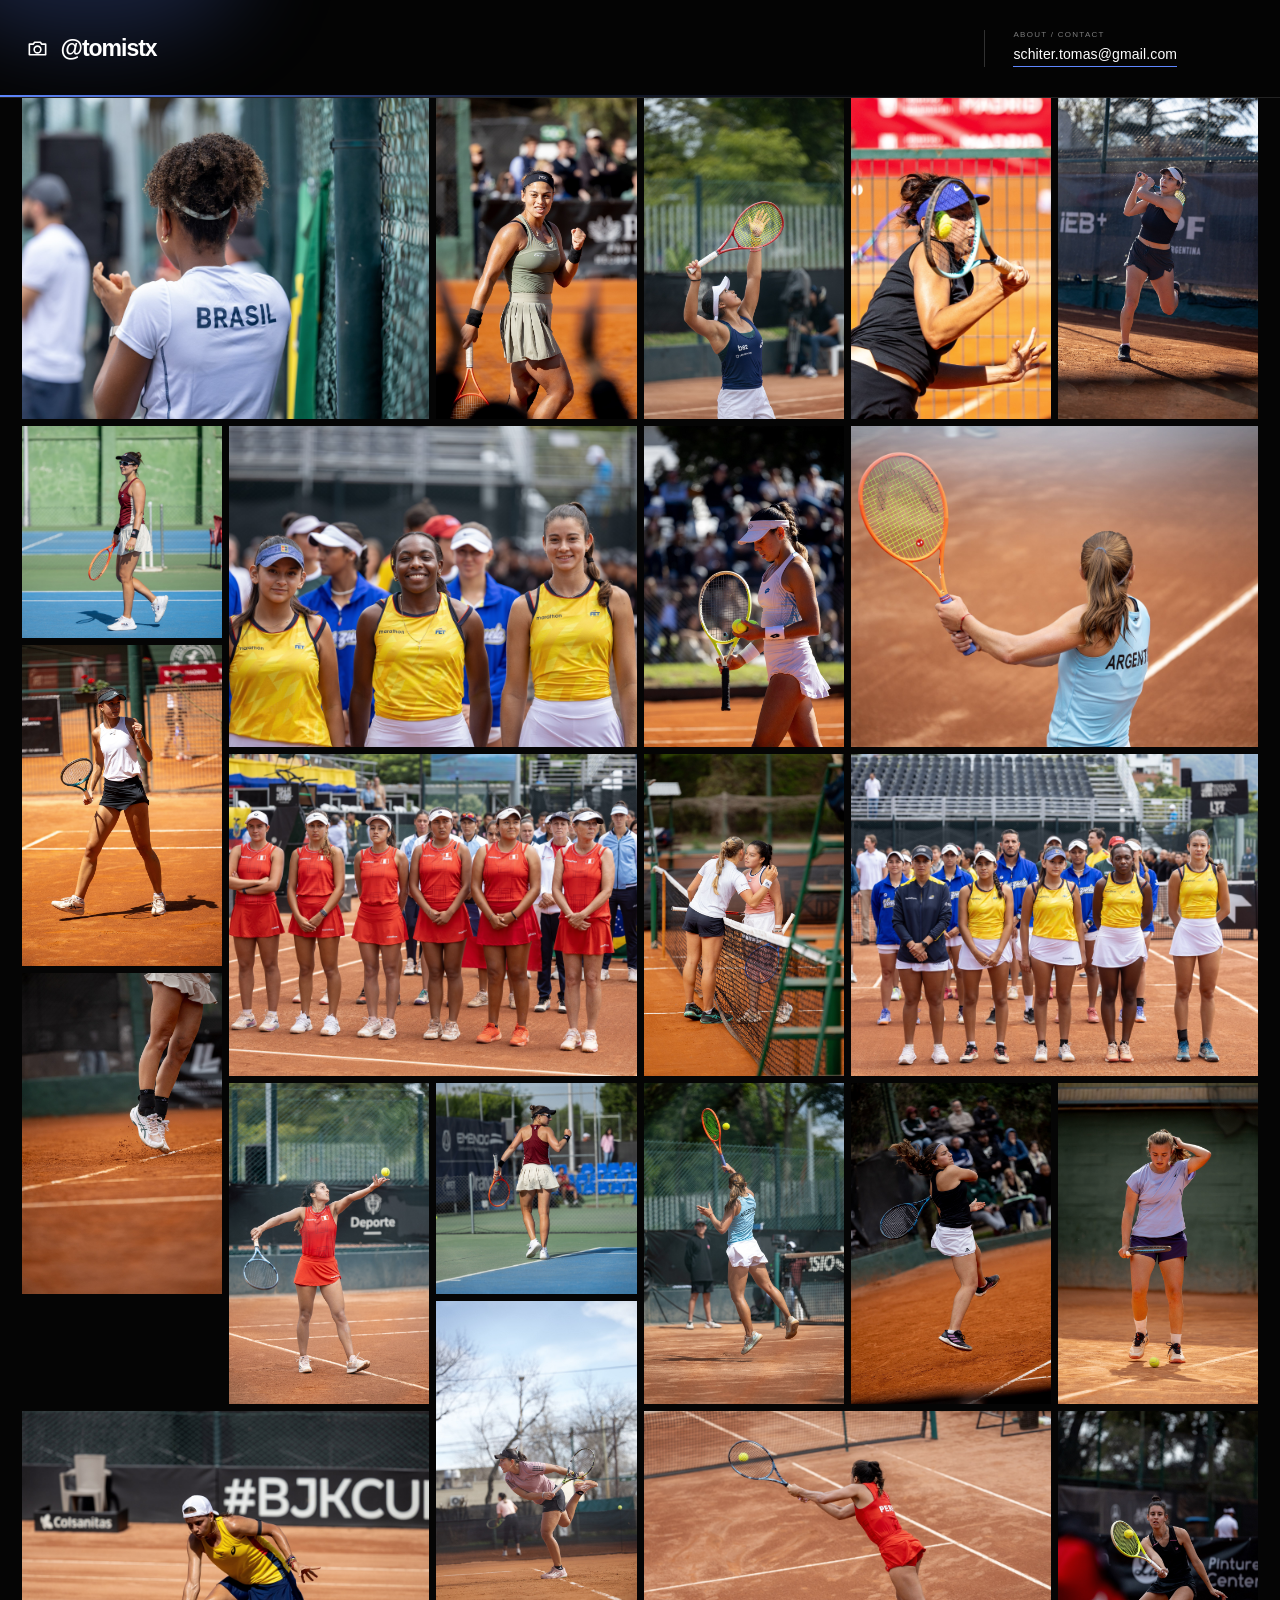
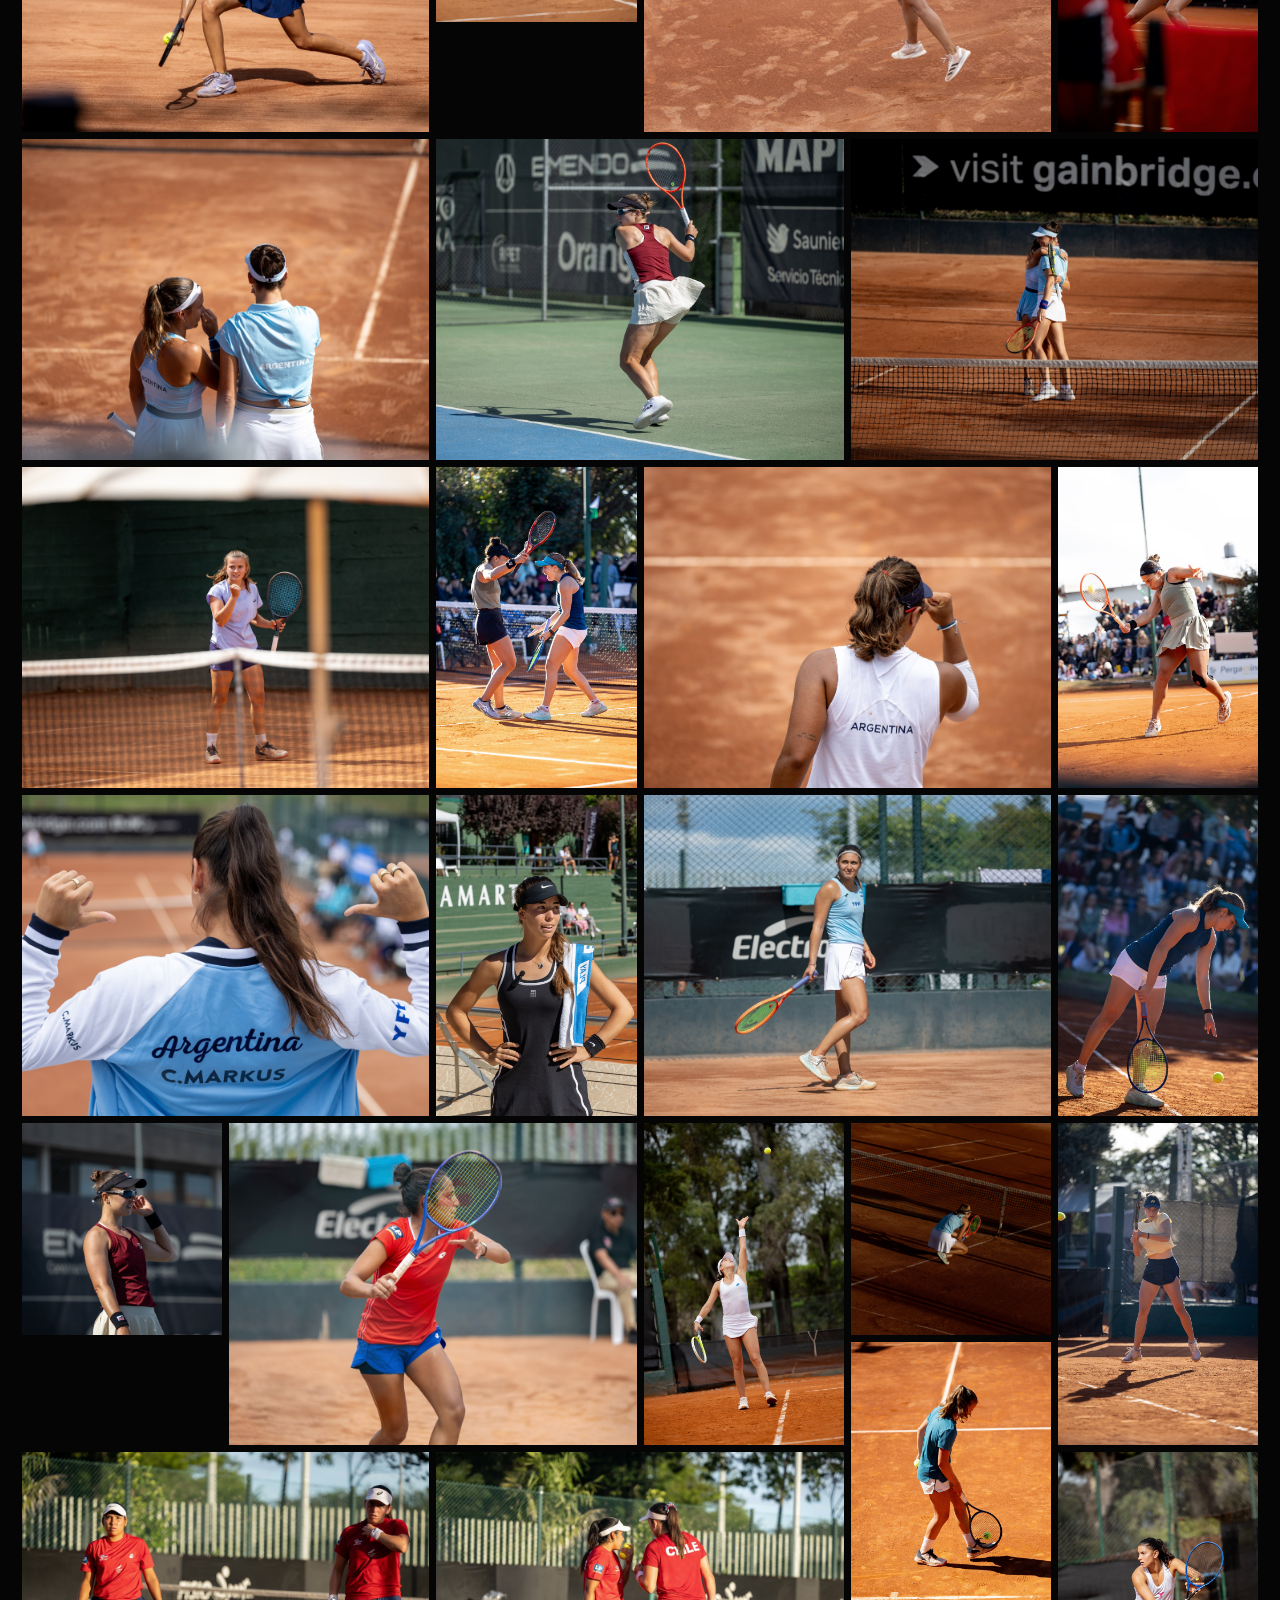
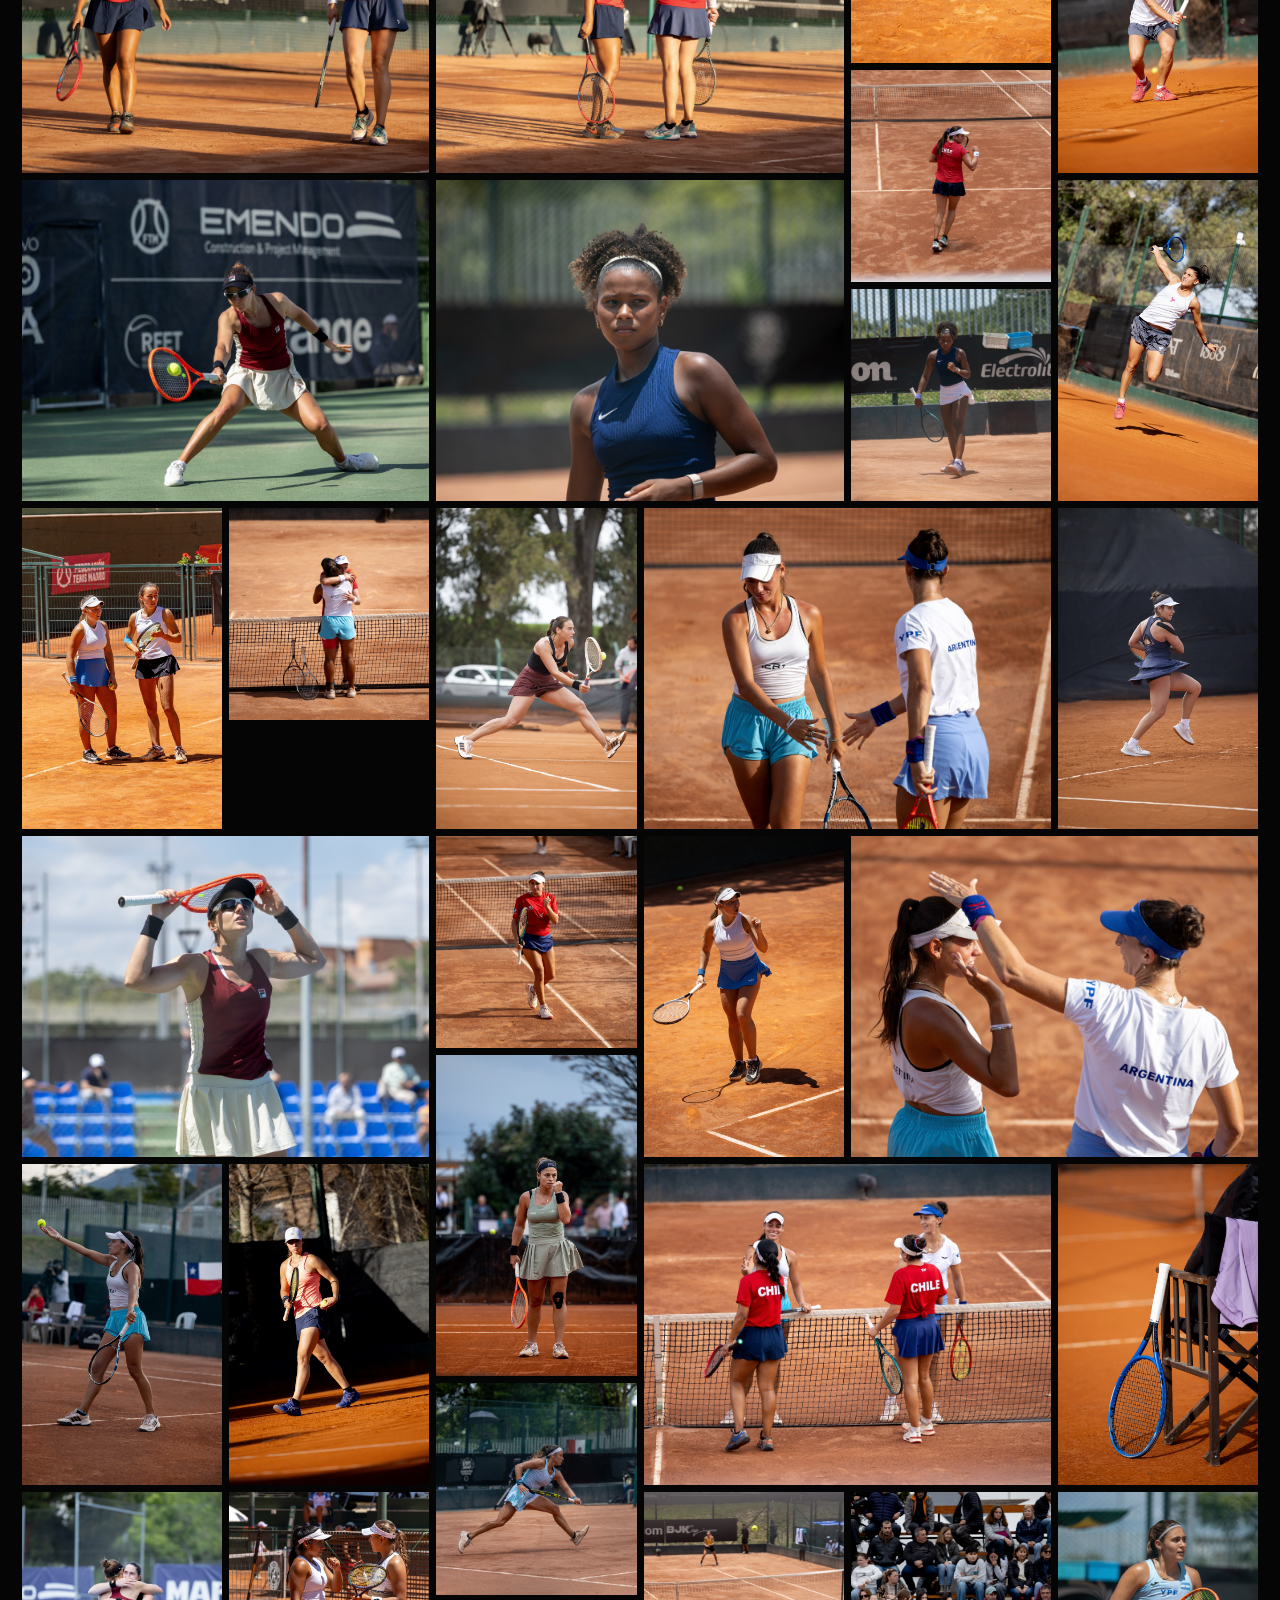
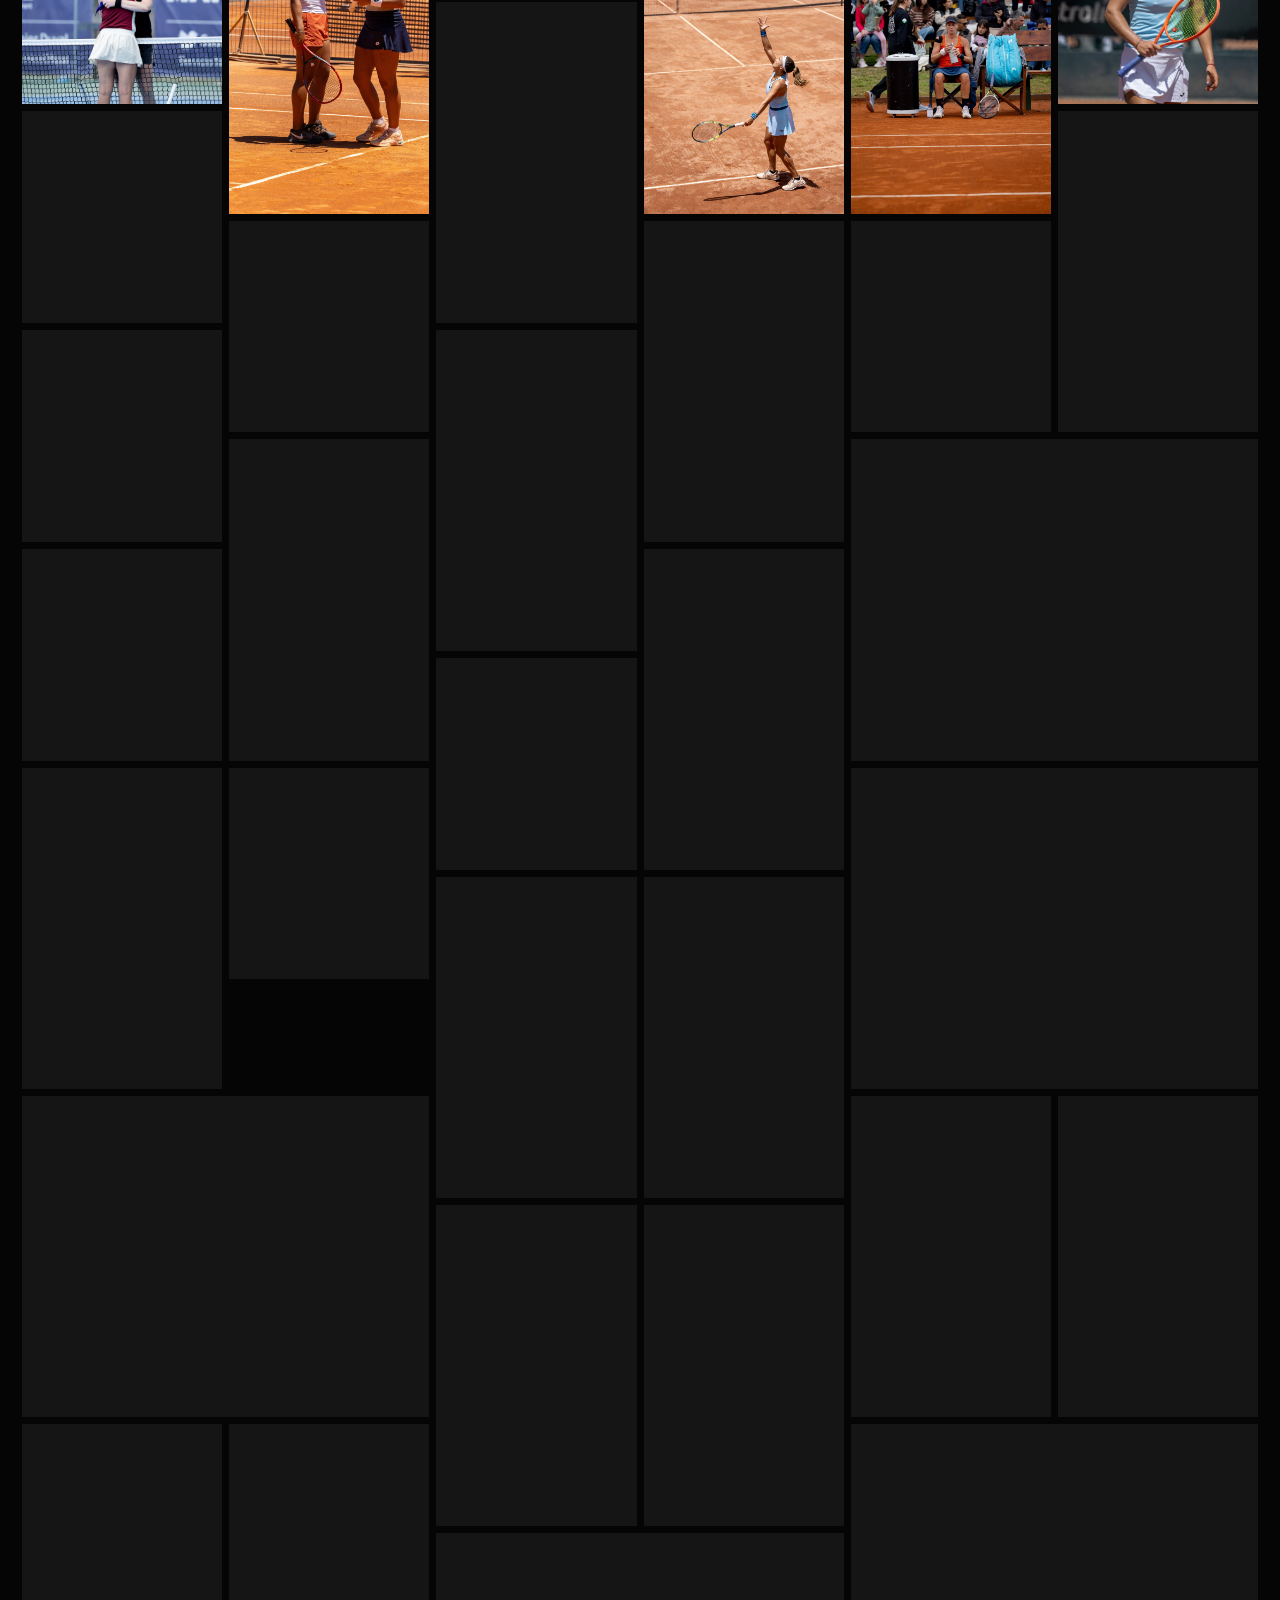
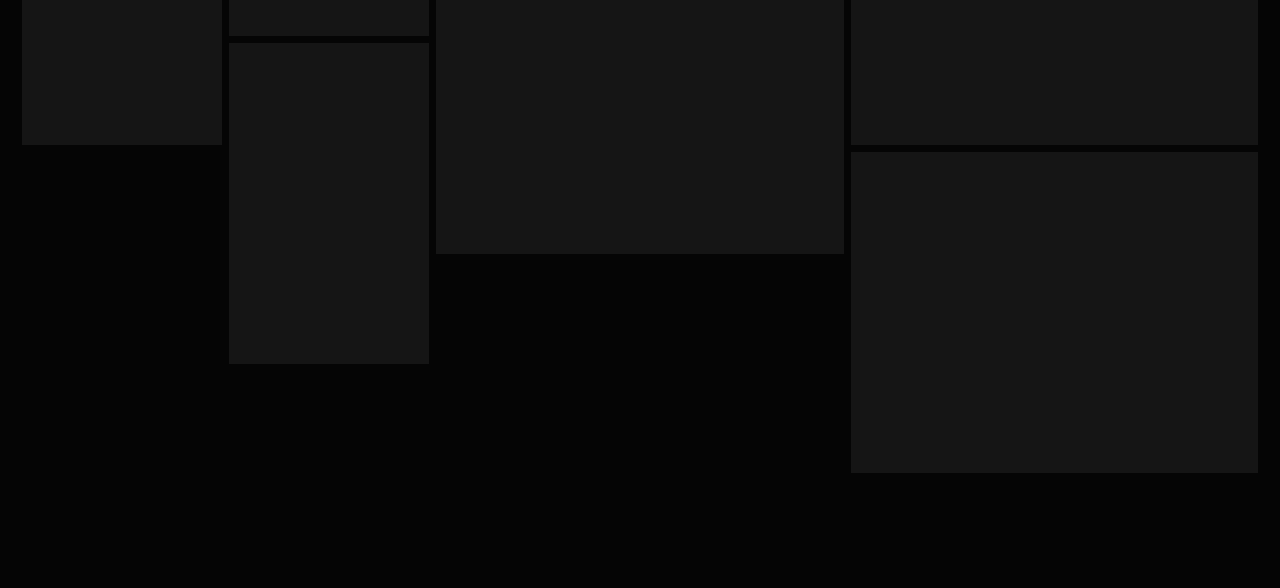
==== index.html @ 920c0267 "Publish tennis photography portfolio" ====
<!doctype html>
<html lang="en">
<head>
  <meta charset="utf-8">
  <meta name="viewport" content="width=device-width, initial-scale=1">
  <meta name="description" content="A focused tennis photography portfolio by @tomistx.">
  <title>@tomistx</title>
  <link rel="stylesheet" href="assets/css/editorial.css">
  <script src="assets/js/tennis-photos.js" defer></script>
  <script src="assets/js/site.js" defer></script>
</head>
<body id="top" data-design="sheet">
  <a class="skip-link" href="#portfolio">Skip to photographs</a>
  <header class="site-head">
    <div class="identity">
      <a class="identity-link" href="https://www.instagram.com/tomistx/" rel="noopener noreferrer">
        <svg class="camera-mark" viewBox="0 0 24 24" aria-hidden="true">
          <path d="M3.5 7.5h4l1.5-2h6l1.5 2h4v11h-17z"></path>
          <circle cx="12" cy="13" r="3.5"></circle>
        </svg>
        <strong>@tomistx</strong>
      </a>
    </div>
    <nav aria-label="Primary navigation">
      <span>About / Contact</span>
      <a href="mailto:schiter.tomas@gmail.com">schiter.tomas@gmail.com</a>
    </nav>
  </header>

  <main>
    <section class="portfolio" id="portfolio" aria-label="Portfolio">
      <div class="contact-grid" id="contact-grid"></div>
      <noscript><p>Please enable JavaScript to view the portfolio.</p></noscript>
    </section>

  </main>
</body>
</html>
---- assets/css/editorial.css ----
:root {
  --paper: #050505;
  --ink: #f7f8fb;
  --blue: #5f87ff;
  --blue-deep: #89a6ff;
  --line: rgba(255,255,255,.16);
}

* { box-sizing: border-box; }
html { scroll-behavior: smooth; }
body { margin: 0; overflow-x: hidden; color: var(--ink); background: var(--paper); font-family: Inter, "Helvetica Neue", Arial, sans-serif; -webkit-font-smoothing: antialiased; }
a { color: inherit; }
img { display: block; width: 100%; }
button { color: inherit; font: inherit; }
.skip-link { position: fixed; z-index: 100; top: 8px; left: 8px; padding: 10px 12px; color: white; background: var(--blue); transform: translateY(-150%); }
.skip-link:focus { transform: translateY(0); }
.site-head {
  height: 98px;
  padding: 0 2vw;
  display: flex;
  align-items: center;
  justify-content: space-between;
  position: sticky;
  z-index: 20;
  top: 0;
  overflow: hidden;
  background: rgba(5,5,5,.94);
  border-bottom: 1px solid rgba(255,255,255,.12);
  backdrop-filter: blur(18px);
}
.site-head::before { content: ""; width: 320px; height: 180px; position: absolute; top: -135px; left: -70px; border-radius: 50%; background: rgba(95,135,255,.22); filter: blur(45px); }
.site-head::after { content: ""; height: 2px; position: absolute; inset: auto 0 0; background: linear-gradient(90deg, var(--blue), rgba(95,135,255,.22) 38%, transparent 72%); }
.site-head > * { position: relative; z-index: 1; }
.identity { display: flex; align-items: center; }
.identity-link { display: flex; align-items: center; gap: 12px; color: white; text-decoration: none; transition: opacity .2s ease; }
.identity-link:hover { opacity: .72; }
.camera-mark { width: 23px; height: 23px; flex: 0 0 auto; fill: none; stroke: currentColor; stroke-width: 1.7; stroke-linecap: round; stroke-linejoin: round; }
.identity strong { font-size: 23px; font-weight: 600; letter-spacing: -.045em; text-transform: none; }
.site-head nav { min-width: 270px; padding-left: 28px; display: flex; align-items: flex-start; flex-direction: column; gap: 7px; border-left: 1px solid rgba(255,255,255,.18); }
.site-head nav a, .site-head nav span { text-decoration: none; }
.site-head nav span { color: rgba(255,255,255,.48); font-size: 8px; letter-spacing: .16em; text-transform: uppercase; }
.site-head nav a { padding-bottom: 4px; color: white; border-bottom: 1px solid var(--blue); font-size: 14px; font-weight: 500; letter-spacing: .01em; text-transform: none; transition: color .2s ease, border-color .2s ease; }
.site-head nav a:hover { color: var(--blue-deep); border-color: var(--blue-deep); }

.portfolio { padding: 0 1.7vw 9vw; }
.contact-grid { display: grid; grid-template-columns: repeat(6, minmax(0, 1fr)); grid-auto-rows: 8vw; grid-auto-flow: dense; gap: 7px; }
.photo-card { min-width: 0; min-height: 0; position: relative; overflow: hidden; background: #151515; transition: opacity .25s ease; }
.photo-card.portrait { grid-row: span 3; }
.photo-card.landscape { grid-column: span 2; grid-row: span 3; }
.photo-card.square { grid-row: span 2; }
.photo-card button { width: 100%; height: 100%; padding: 0; position: relative; overflow: hidden; border: 0; background: none; cursor: zoom-in; }
.photo-card img { width: 100%; height: 100%; object-fit: cover; filter: saturate(.94); transition: transform .55s cubic-bezier(.2,.7,.2,1), filter .3s ease; }
.photo-card button:hover img { transform: scale(1.025); filter: saturate(1); }

.viewer { width: 100%; height: 100%; max-width: none; max-height: none; margin: 0; padding: 0; border: 0; color: white; background: #0a0b09; }
.viewer::backdrop { background: #0a0b09; }
.viewer-inner { height: 100%; padding: 58px 6vw 24px; }
.viewer img { width: 100%; height: 100%; object-fit: contain; }
.viewer-close, .viewer-prev, .viewer-next { position: fixed; z-index: 2; border: 0; color: white; background: none; cursor: pointer; }
.viewer-close { top: 18px; right: 22px; font-size: 30px; }
.viewer-prev, .viewer-next { top: 50%; padding: 30px 18px; font-size: 28px; transform: translateY(-50%); }
.viewer-prev { left: 0; }.viewer-next { right: 0; }

@media (max-width: 900px) {
  .site-head { height: auto; min-height: 132px; padding: 16px 18px 18px; display: grid; grid-template-columns: 1fr; align-content: center; gap: 16px; }
  .site-head nav { width: 100%; min-width: 0; padding: 12px 0 0; display: grid; grid-template-columns: auto 1fr; align-items: end; gap: 20px; border-top: 1px solid rgba(255,255,255,.14); border-left: 0; }
  .site-head nav a { justify-self: end; }
  .portfolio { padding: 0 12px 90px; }
  .contact-grid { grid-template-columns: repeat(4, minmax(0, 1fr)); grid-auto-rows: 12vw; }
}

@media (max-width: 560px) {
  .site-head { min-height: 132px; padding: 15px 14px 18px; }
  .identity strong { font-size: 18px; }
  .site-head nav { display: grid; grid-template-columns: auto 1fr; align-items: center; }
  .site-head nav a { width: fit-content; margin: 0; justify-self: end; font-size: 11px; }
  .site-head nav span { font-size: 7px; }
  .contact-grid { grid-template-columns: repeat(3, minmax(0, 1fr)); grid-auto-rows: 16vw; }
  .viewer-inner { padding: 50px 12px 20px; }
}

@media (prefers-reduced-motion: reduce) { * { scroll-behavior: auto !important; transition: none !important; } }
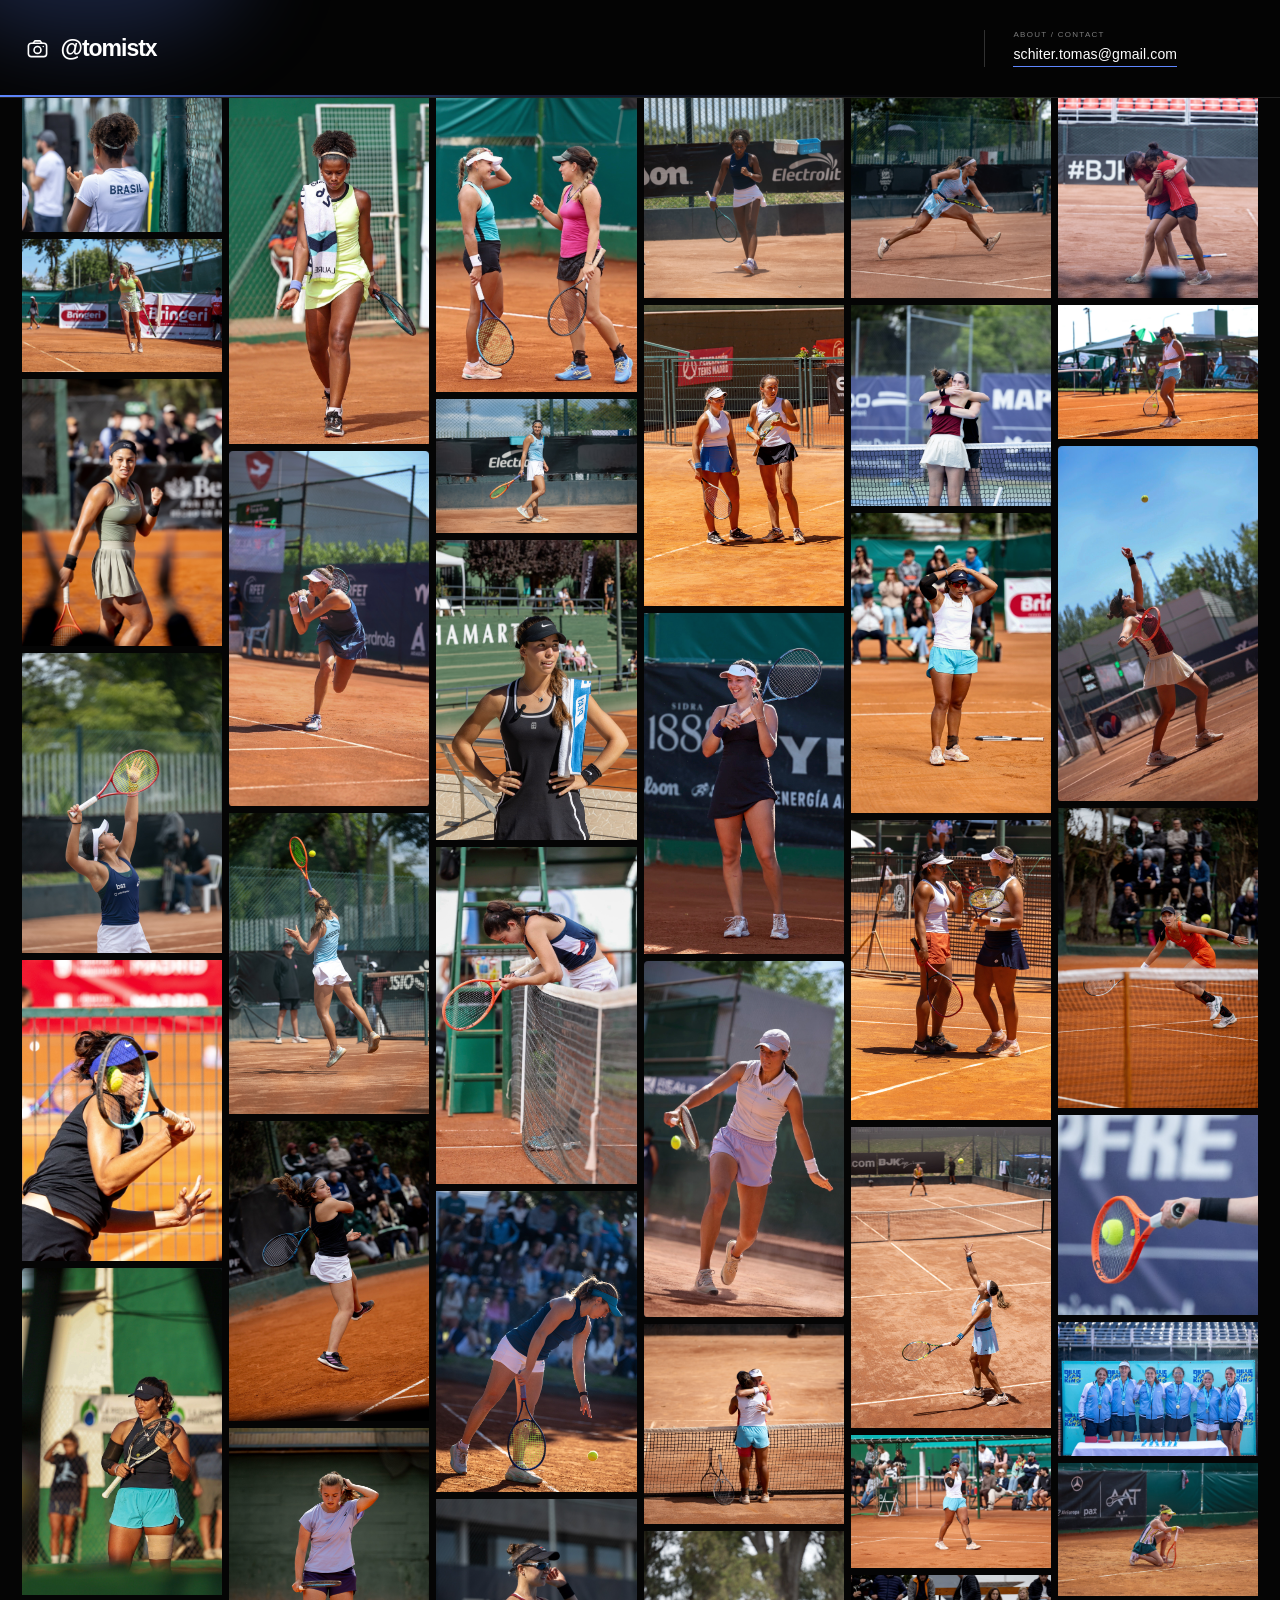
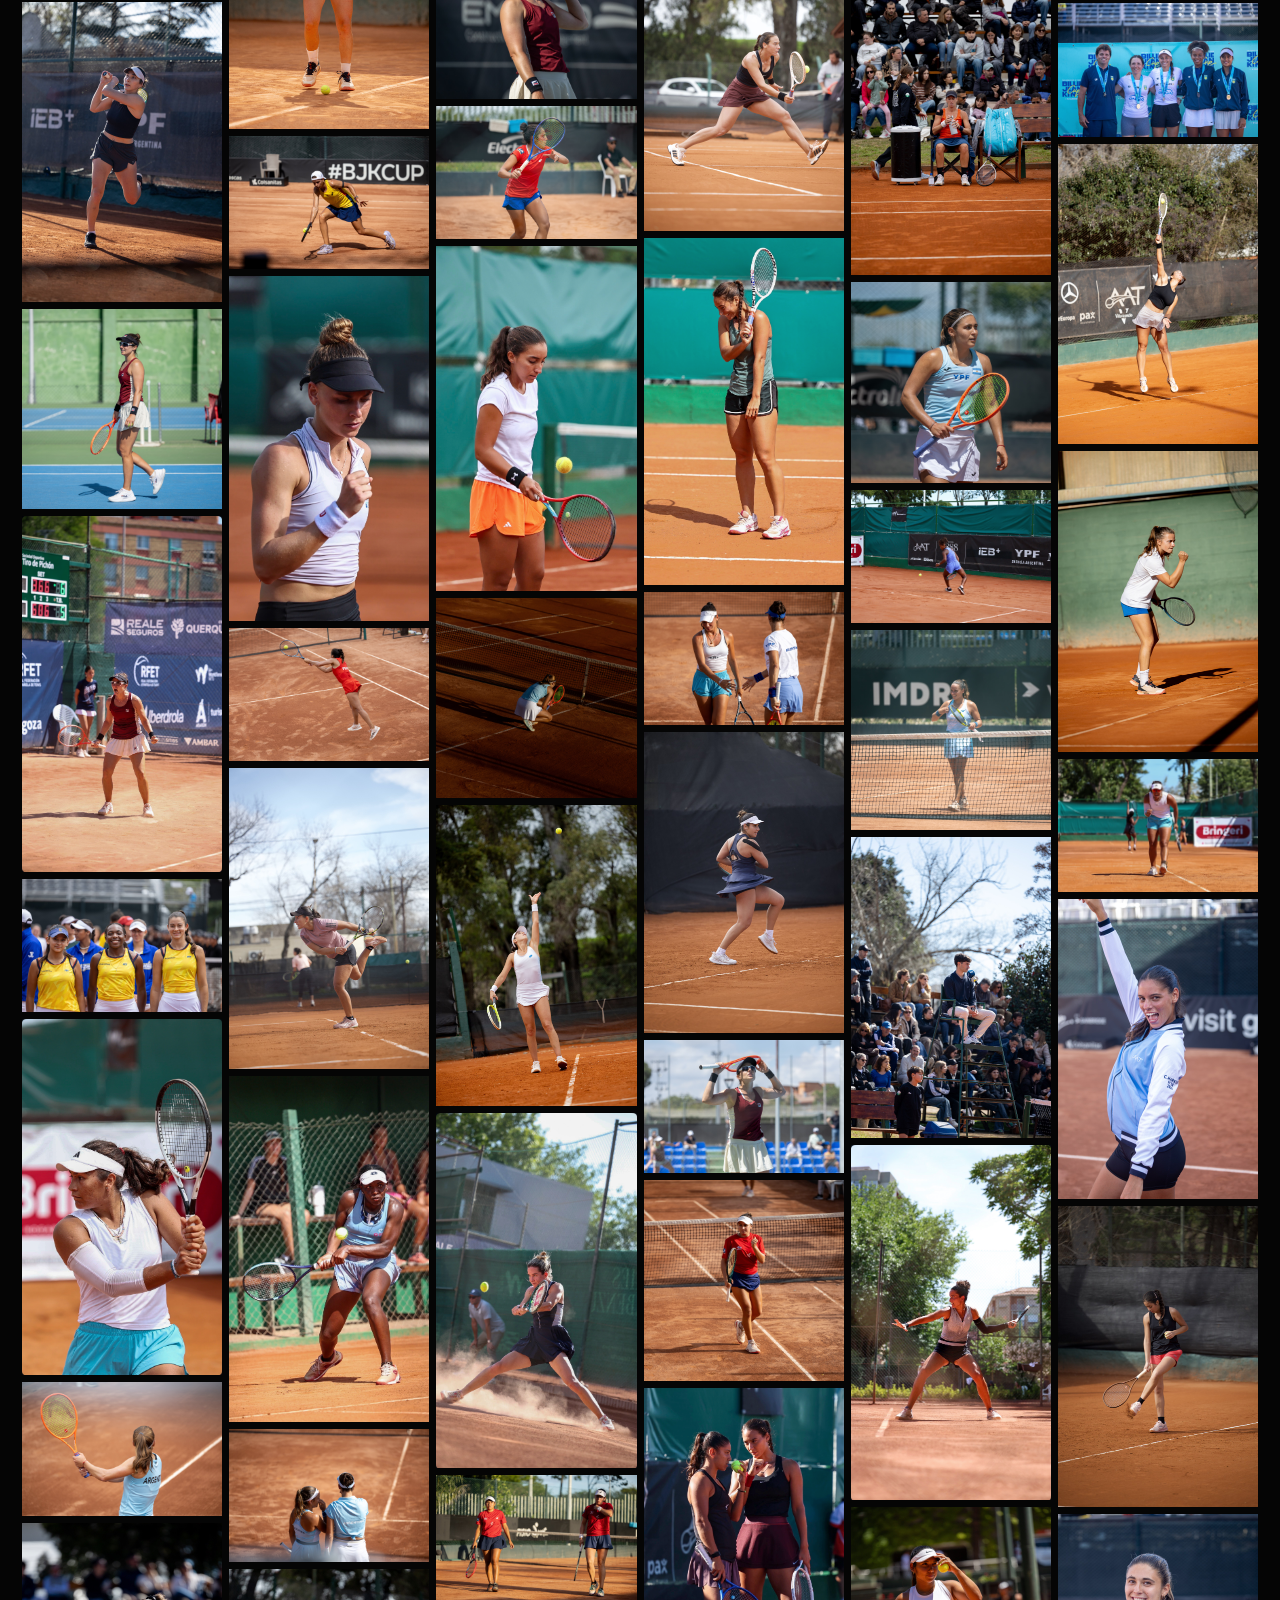
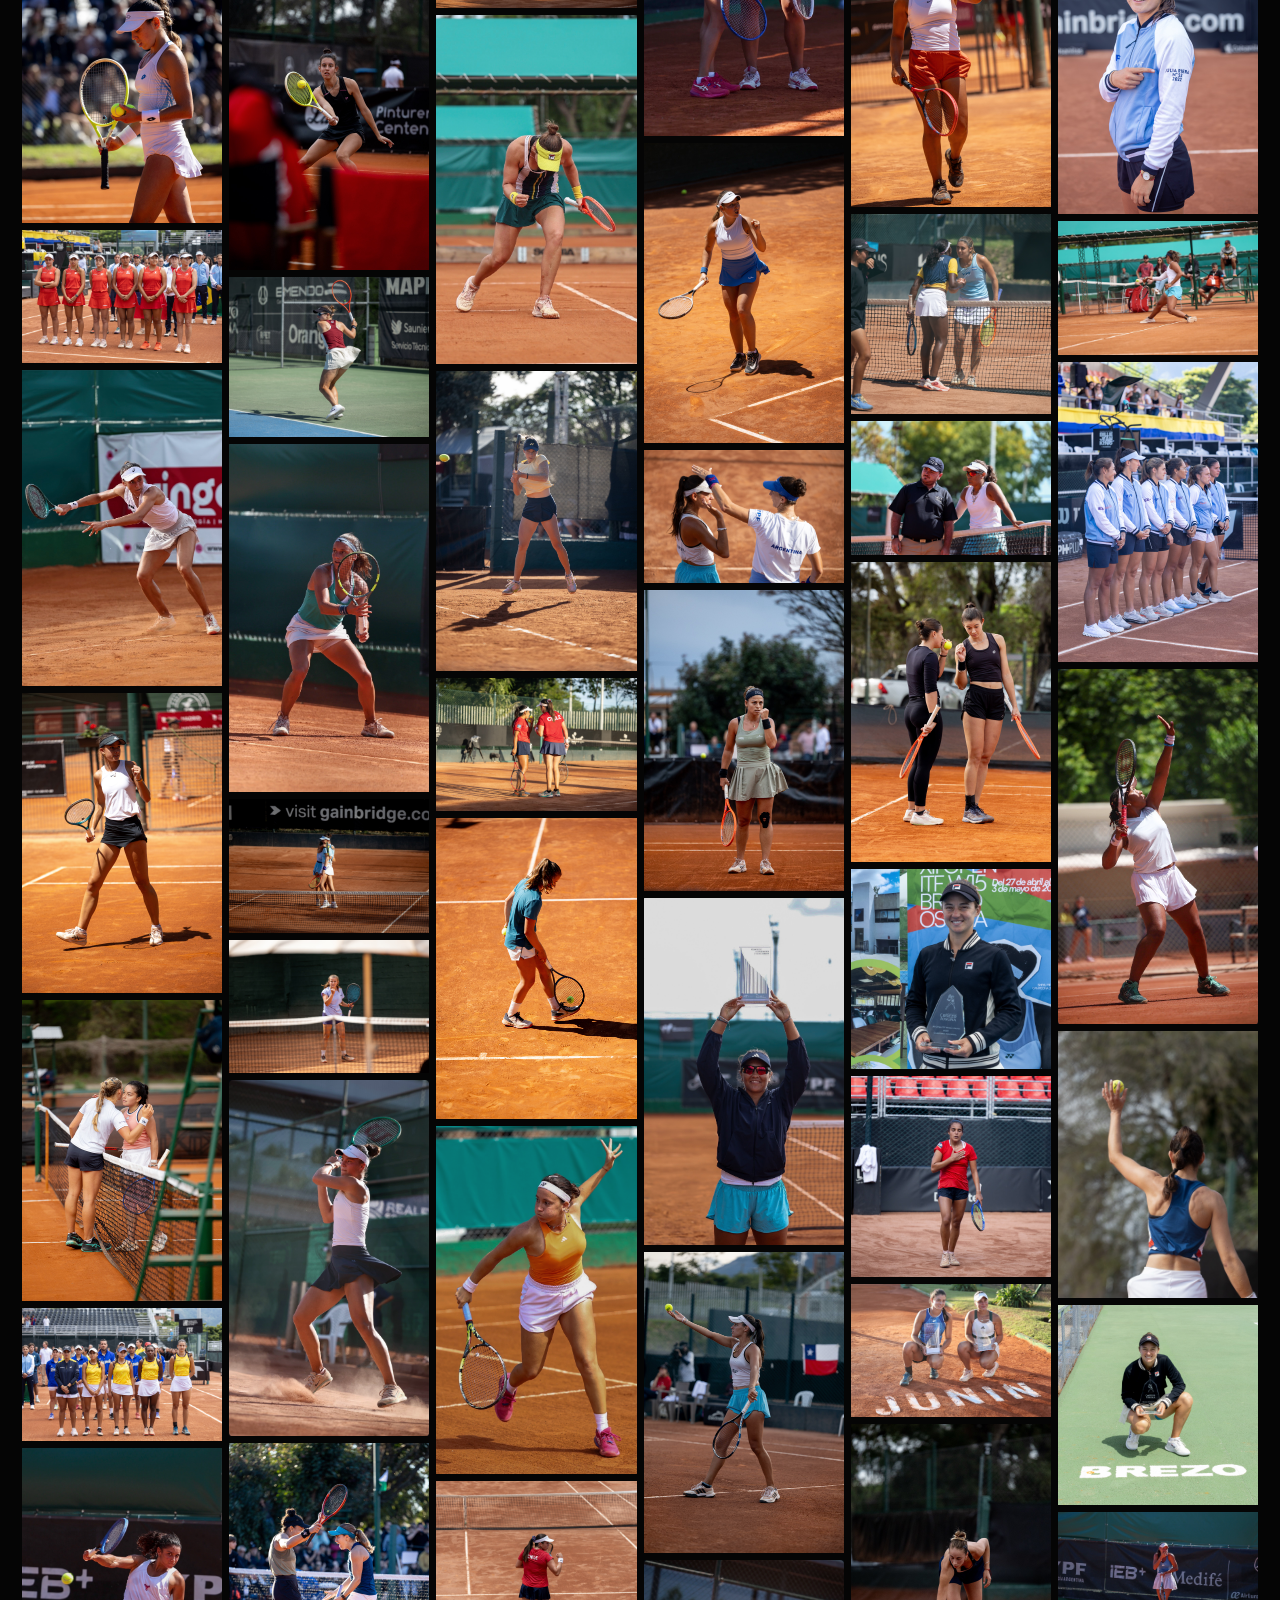
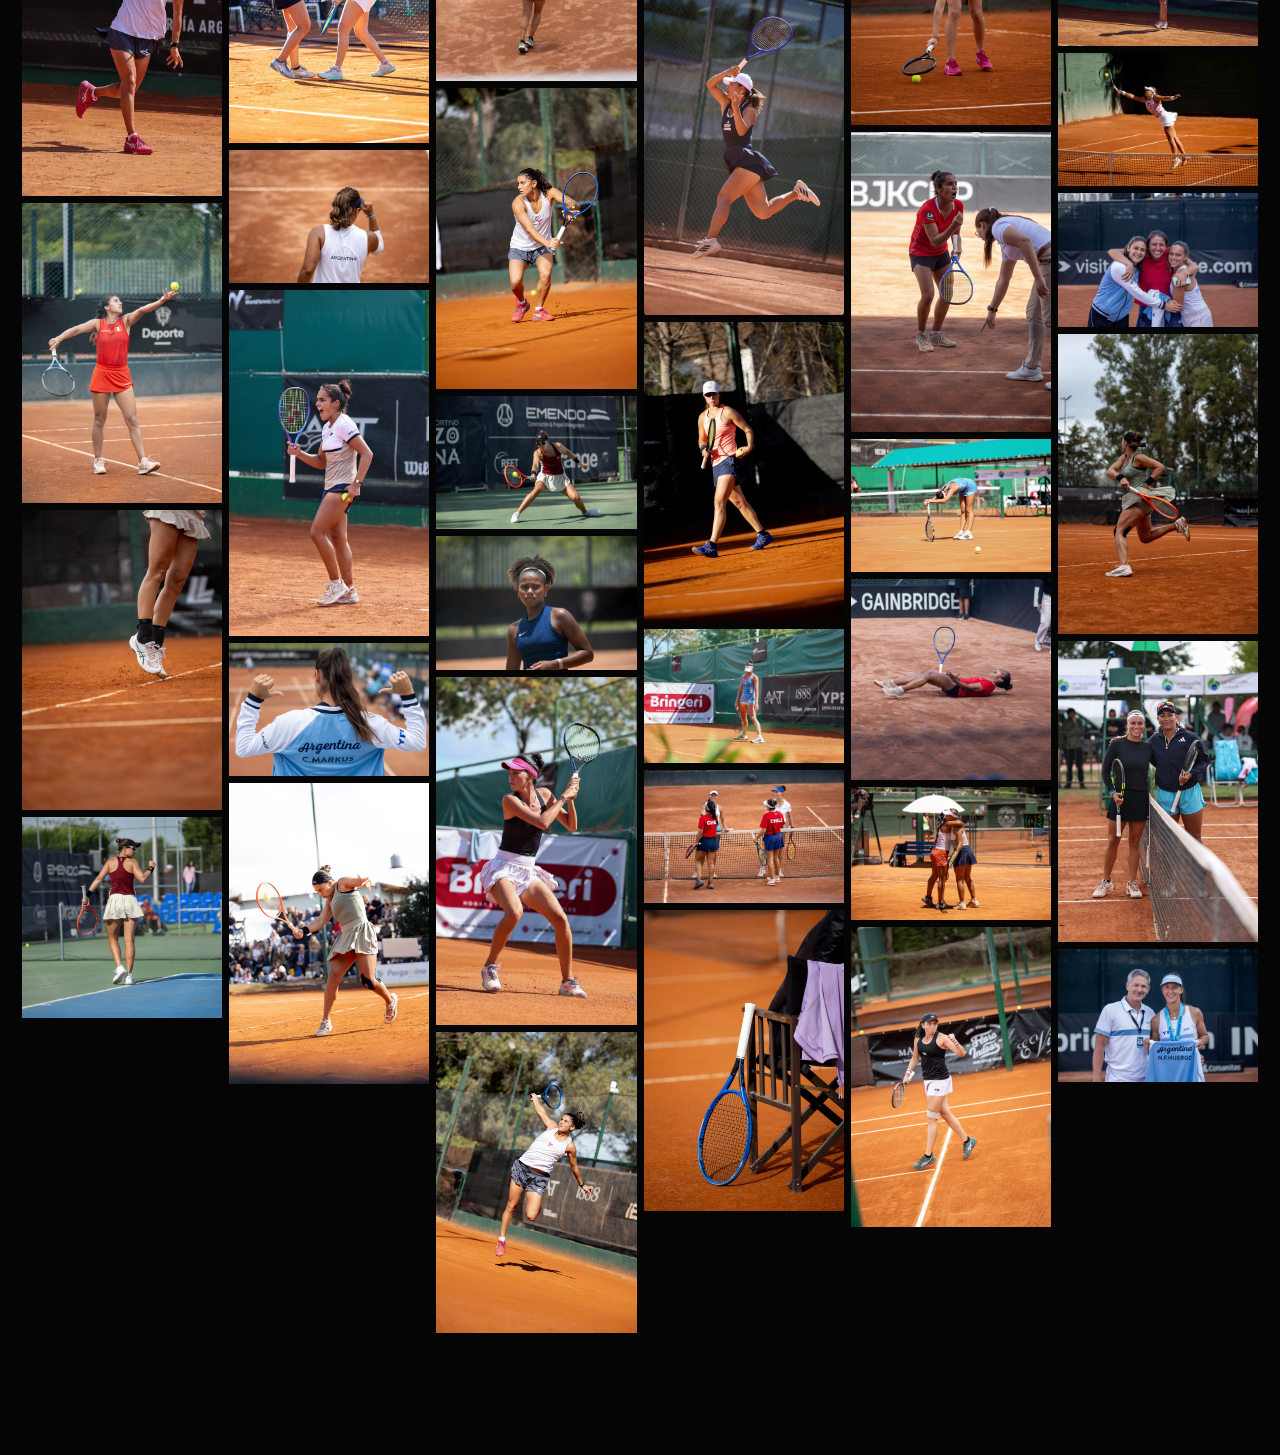
==== commit 5ed3f0bf: "more photos" ====
--- a/index.html
+++ b/index.html
@@ -5,6 +5,7 @@
   <meta name="viewport" content="width=device-width, initial-scale=1">
   <meta name="description" content="A focused tennis photography portfolio by @tomistx.">
   <title>@tomistx</title>
+  <link rel="icon" href="assets/favicon.svg" type="image/svg+xml">
   <link rel="stylesheet" href="assets/css/editorial.css">
   <script src="assets/js/tennis-photos.js" defer></script>
   <script src="assets/js/site.js" defer></script>
@@ -15,8 +16,10 @@
     <div class="identity">
       <a class="identity-link" href="https://www.instagram.com/tomistx/" rel="noopener noreferrer">
         <svg class="camera-mark" viewBox="0 0 24 24" aria-hidden="true">
-          <path d="M3.5 7.5h4l1.5-2h6l1.5 2h4v11h-17z"></path>
-          <circle cx="12" cy="13" r="3.5"></circle>
+          <rect x="2.5" y="6.5" width="19" height="14" rx="3"></rect>
+          <path d="M7.5 6.5 9.2 4h5.6l1.7 2.5"></path>
+          <circle cx="12" cy="13.5" r="3.6"></circle>
+          <circle class="camera-mark-light" cx="18" cy="10" r=".8"></circle>
         </svg>
         <strong>@tomistx</strong>
       </a>
--- a/assets/css/editorial.css
+++ b/assets/css/editorial.css
@@ -35,6 +35,7 @@
 .identity-link { display: flex; align-items: center; gap: 12px; color: white; text-decoration: none; transition: opacity .2s ease; }
 .identity-link:hover { opacity: .72; }
 .camera-mark { width: 23px; height: 23px; flex: 0 0 auto; fill: none; stroke: currentColor; stroke-width: 1.7; stroke-linecap: round; stroke-linejoin: round; }
+.camera-mark-light { fill: currentColor; stroke: none; }
 .identity strong { font-size: 23px; font-weight: 600; letter-spacing: -.045em; text-transform: none; }
 .site-head nav { min-width: 270px; padding-left: 28px; display: flex; align-items: flex-start; flex-direction: column; gap: 7px; border-left: 1px solid rgba(255,255,255,.18); }
 .site-head nav a, .site-head nav span { text-decoration: none; }
@@ -43,13 +44,10 @@
 .site-head nav a:hover { color: var(--blue-deep); border-color: var(--blue-deep); }
 
 .portfolio { padding: 0 1.7vw 9vw; }
-.contact-grid { display: grid; grid-template-columns: repeat(6, minmax(0, 1fr)); grid-auto-rows: 8vw; grid-auto-flow: dense; gap: 7px; }
-.photo-card { min-width: 0; min-height: 0; position: relative; overflow: hidden; background: #151515; transition: opacity .25s ease; }
-.photo-card.portrait { grid-row: span 3; }
-.photo-card.landscape { grid-column: span 2; grid-row: span 3; }
-.photo-card.square { grid-row: span 2; }
-.photo-card button { width: 100%; height: 100%; padding: 0; position: relative; overflow: hidden; border: 0; background: none; cursor: zoom-in; }
-.photo-card img { width: 100%; height: 100%; object-fit: cover; filter: saturate(.94); transition: transform .55s cubic-bezier(.2,.7,.2,1), filter .3s ease; }
+.contact-grid { column-count: 6; column-gap: 7px; }
+.photo-card { width: 100%; margin: 0 0 7px; display: inline-block; position: relative; overflow: hidden; vertical-align: top; break-inside: avoid; background: #151515; transition: opacity .25s ease; }
+.photo-card button { width: 100%; padding: 0; display: block; position: relative; overflow: hidden; border: 0; background: none; cursor: zoom-in; }
+.photo-card img { width: 100%; height: auto; object-fit: contain; filter: saturate(.94); transition: transform .55s cubic-bezier(.2,.7,.2,1), filter .3s ease; }
 .photo-card button:hover img { transform: scale(1.025); filter: saturate(1); }
 
 .viewer { width: 100%; height: 100%; max-width: none; max-height: none; margin: 0; padding: 0; border: 0; color: white; background: #0a0b09; }
@@ -66,7 +64,7 @@
   .site-head nav { width: 100%; min-width: 0; padding: 12px 0 0; display: grid; grid-template-columns: auto 1fr; align-items: end; gap: 20px; border-top: 1px solid rgba(255,255,255,.14); border-left: 0; }
   .site-head nav a { justify-self: end; }
   .portfolio { padding: 0 12px 90px; }
-  .contact-grid { grid-template-columns: repeat(4, minmax(0, 1fr)); grid-auto-rows: 12vw; }
+  .contact-grid { column-count: 4; }
 }
 
 @media (max-width: 560px) {
@@ -75,7 +73,7 @@
   .site-head nav { display: grid; grid-template-columns: auto 1fr; align-items: center; }
   .site-head nav a { width: fit-content; margin: 0; justify-self: end; font-size: 11px; }
   .site-head nav span { font-size: 7px; }
-  .contact-grid { grid-template-columns: repeat(3, minmax(0, 1fr)); grid-auto-rows: 16vw; }
+  .contact-grid { column-count: 3; }
   .viewer-inner { padding: 50px 12px 20px; }
 }
 
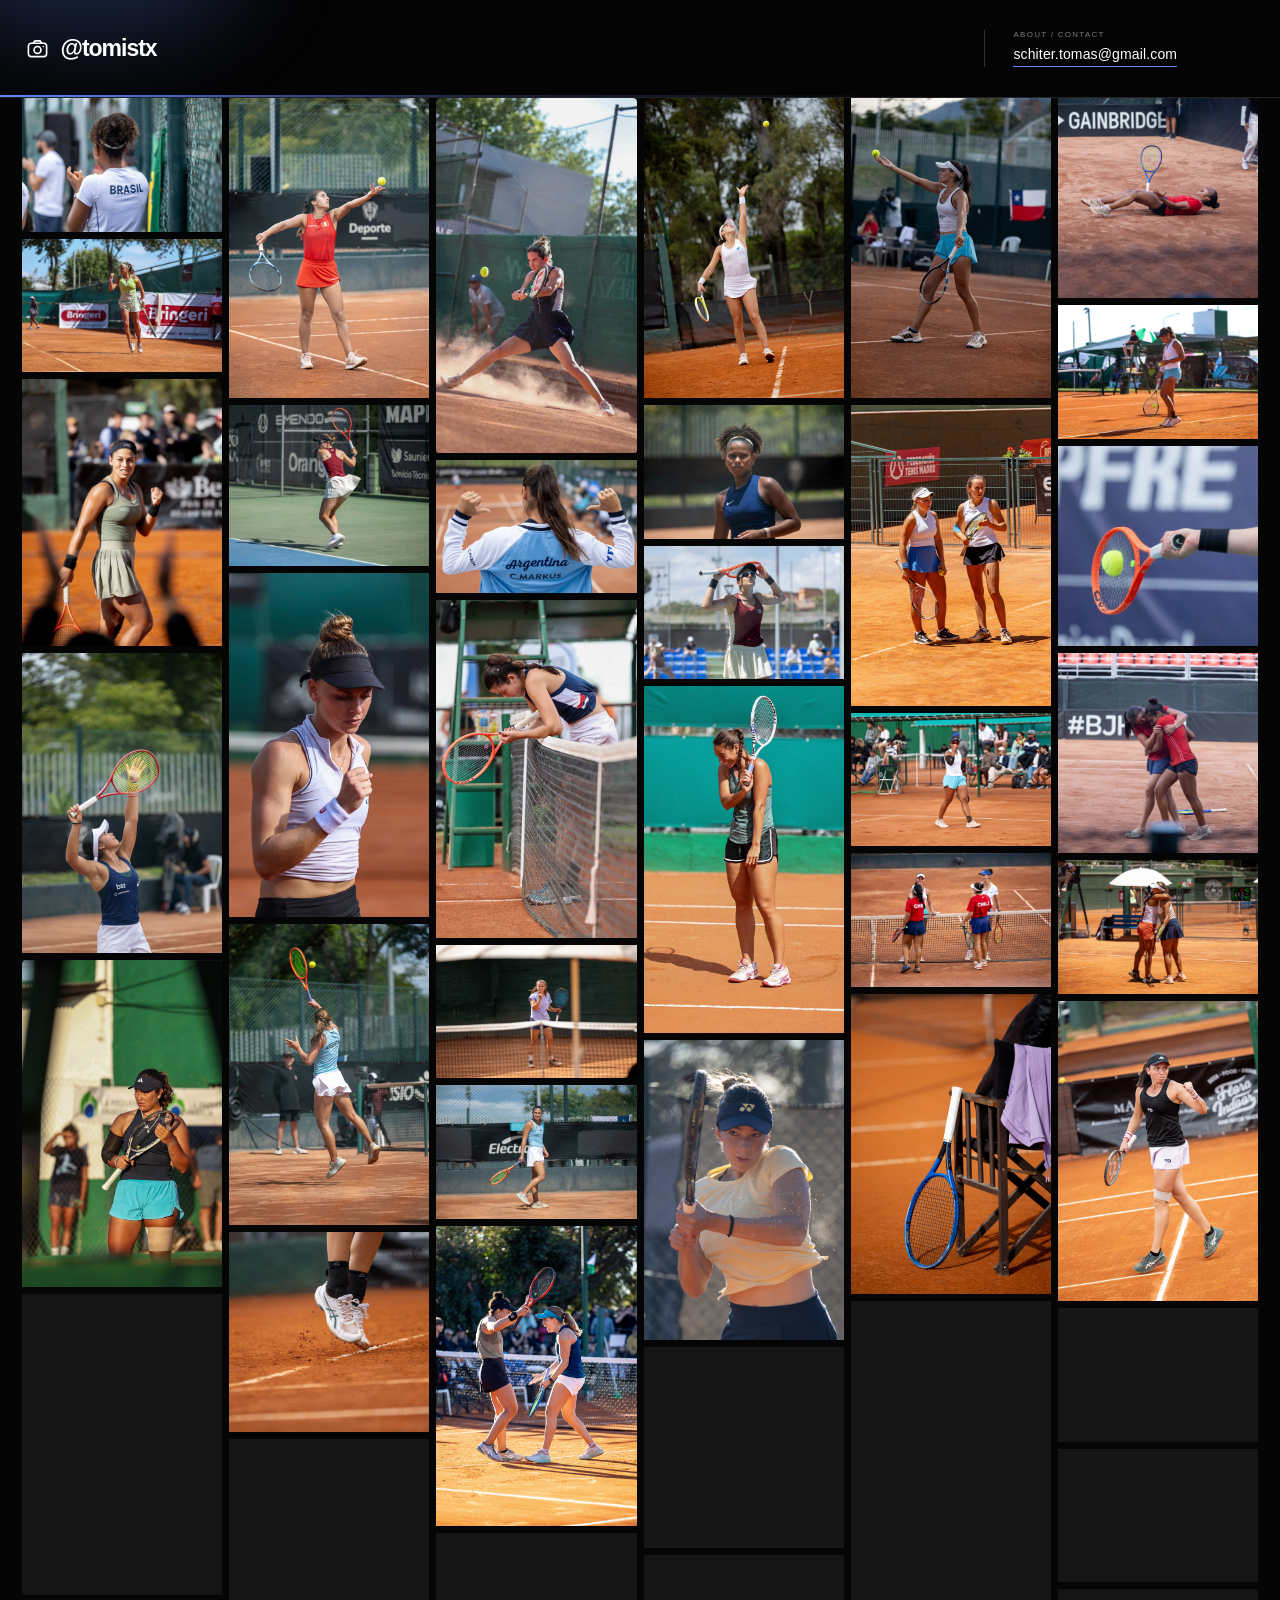
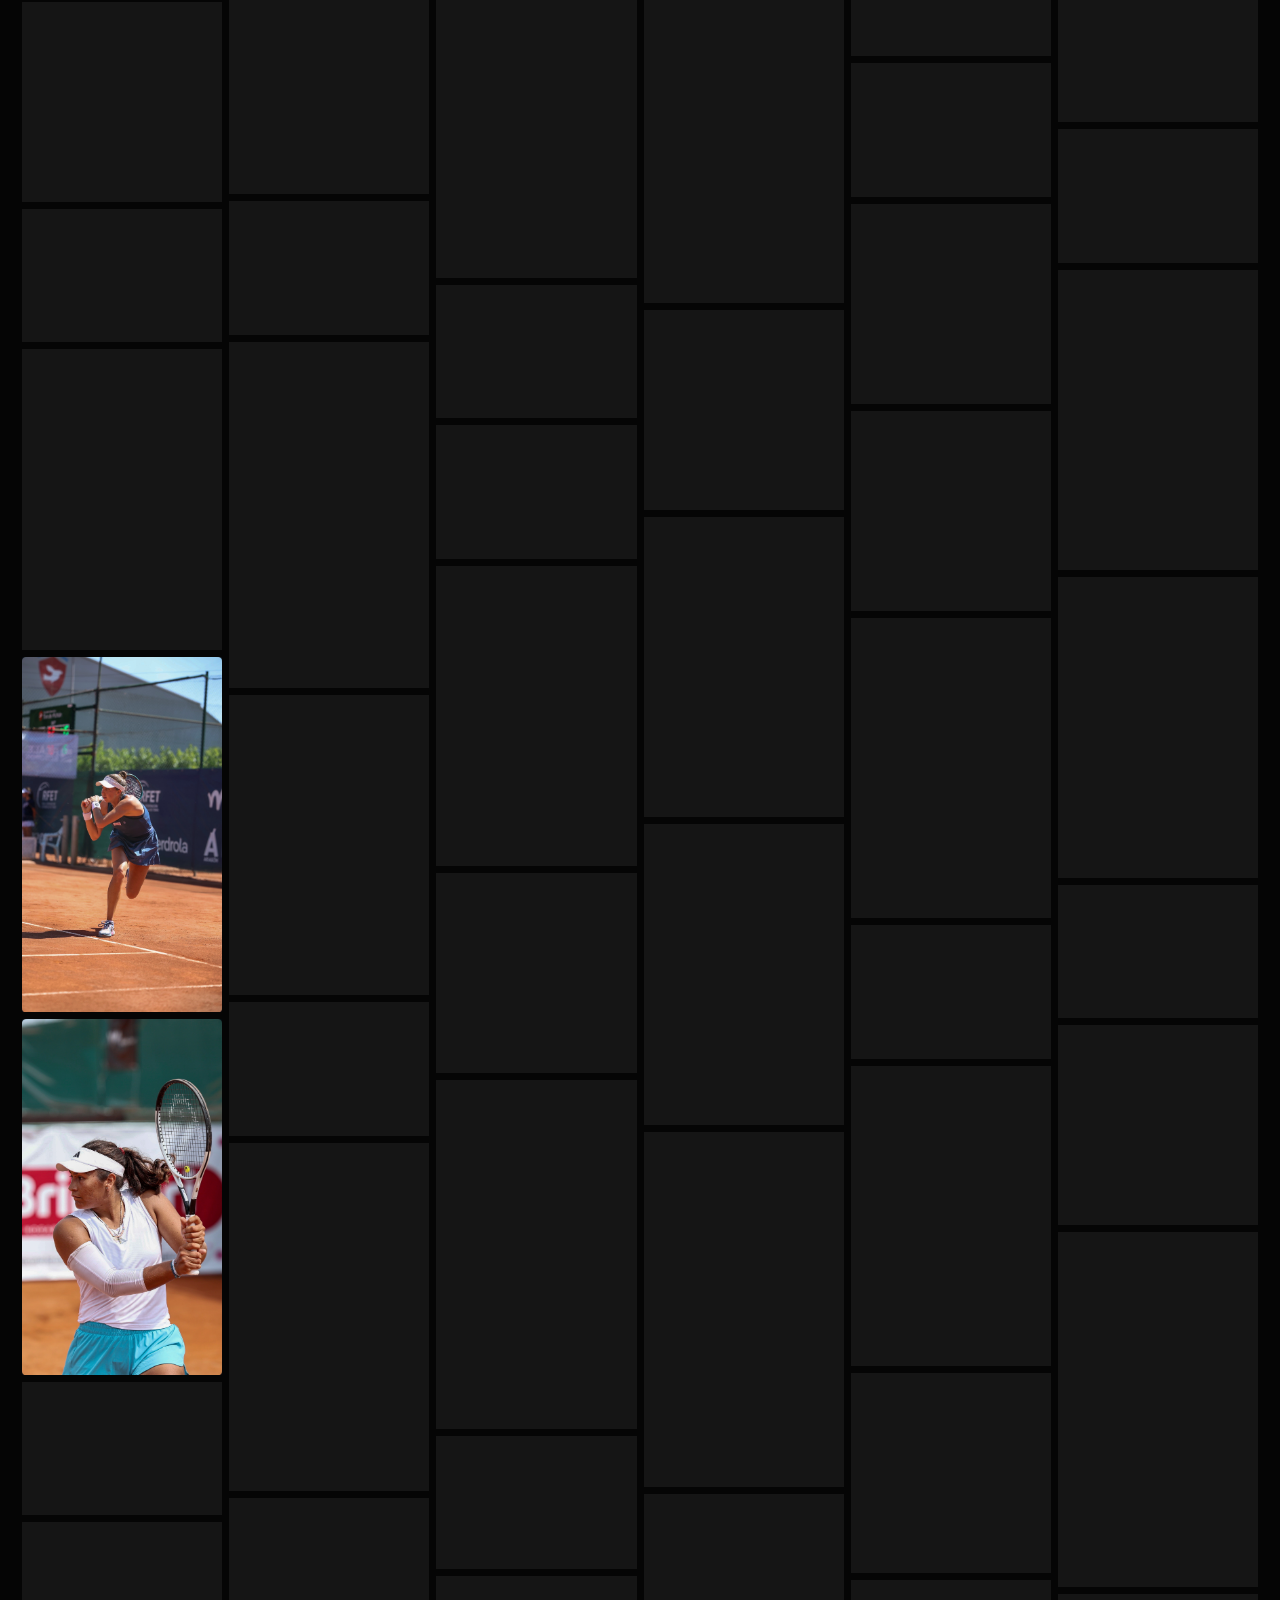
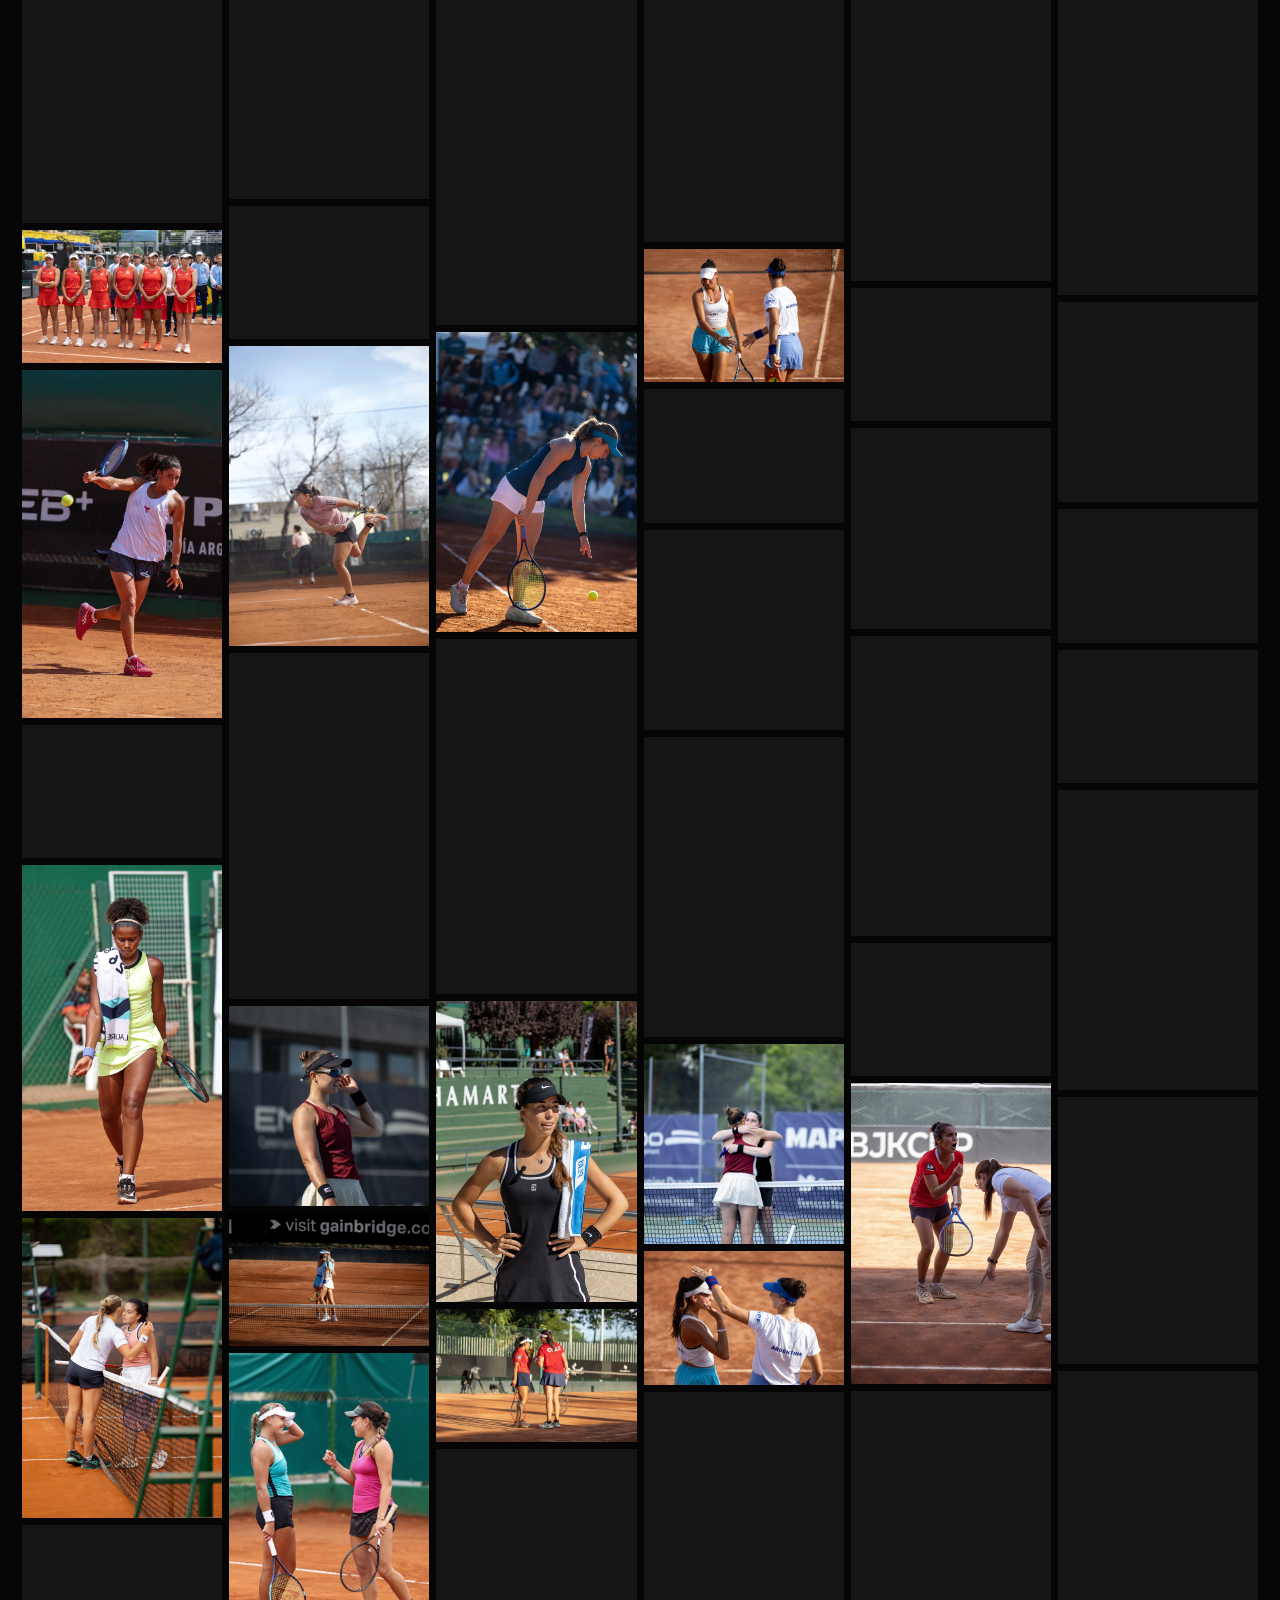
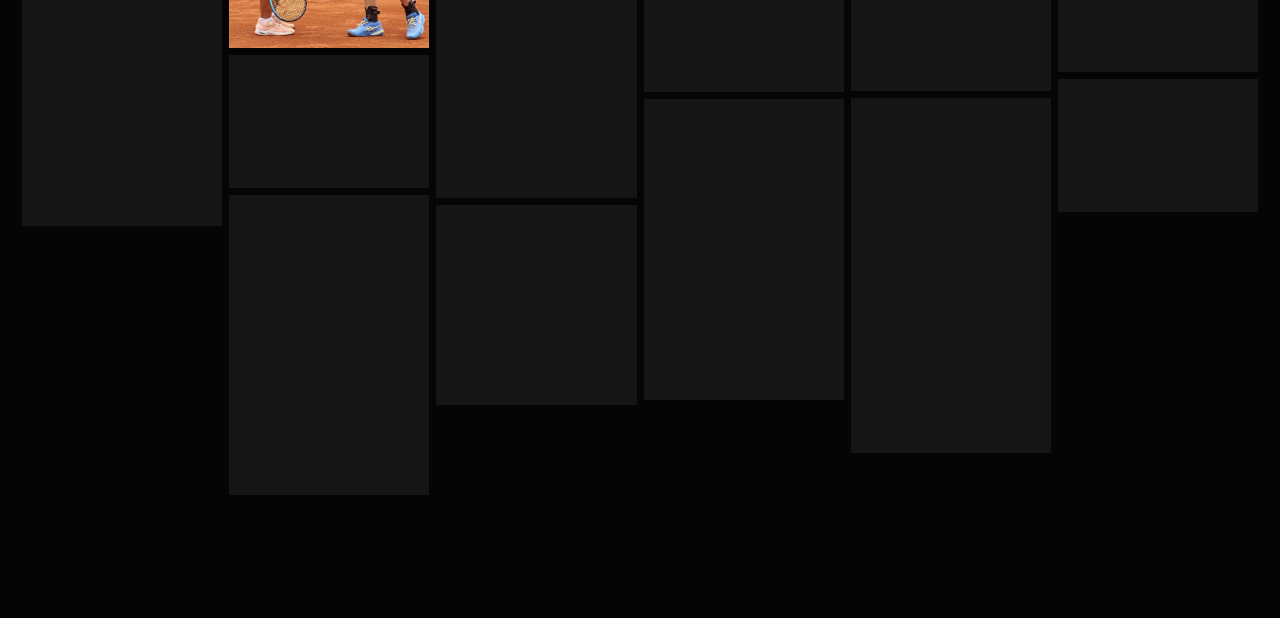
==== commit c9a9b434: "remove some photos" ====
--- a/index.html
+++ b/index.html
@@ -7,6 +7,7 @@
   <title>@tomistx</title>
   <link rel="icon" href="assets/favicon.svg" type="image/svg+xml">
   <link rel="stylesheet" href="assets/css/editorial.css">
+  <script src="assets/js/photo-dimensions.js" defer></script>
   <script src="assets/js/tennis-photos.js" defer></script>
   <script src="assets/js/site.js" defer></script>
 </head>
